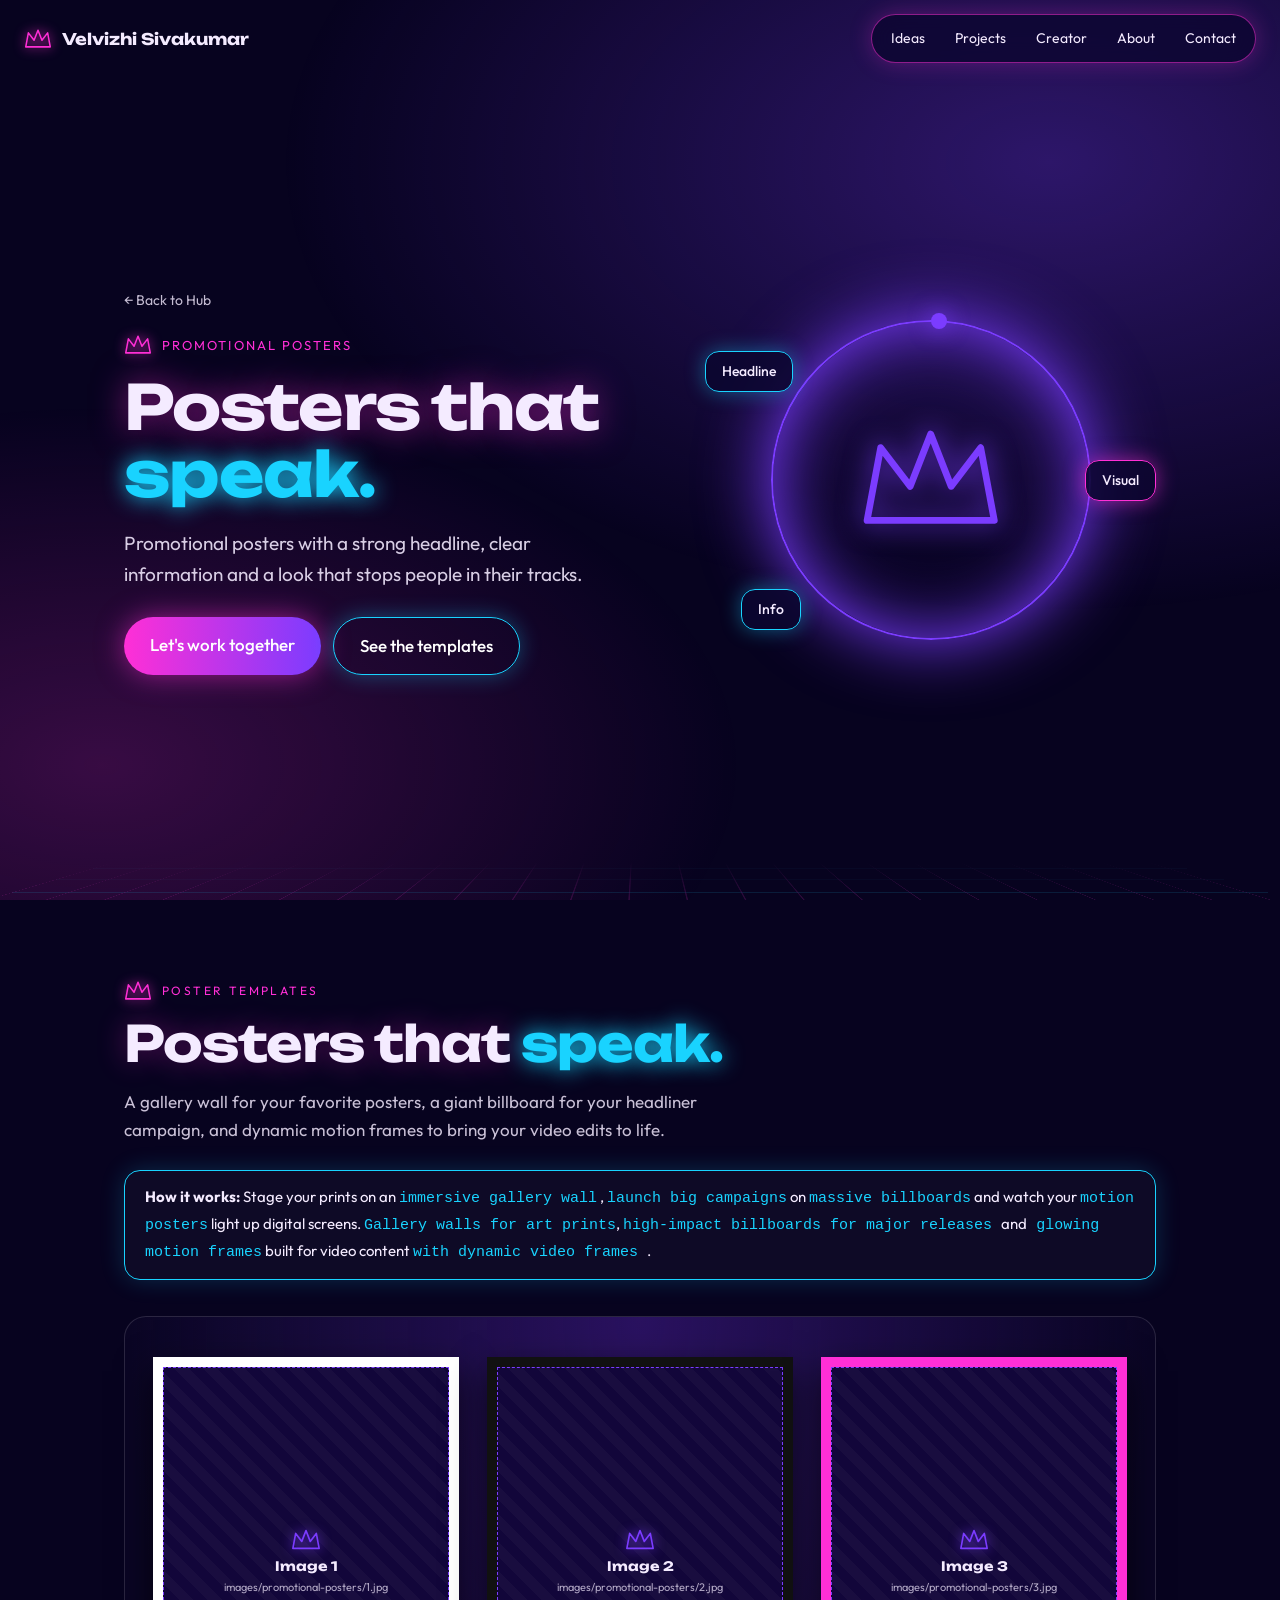
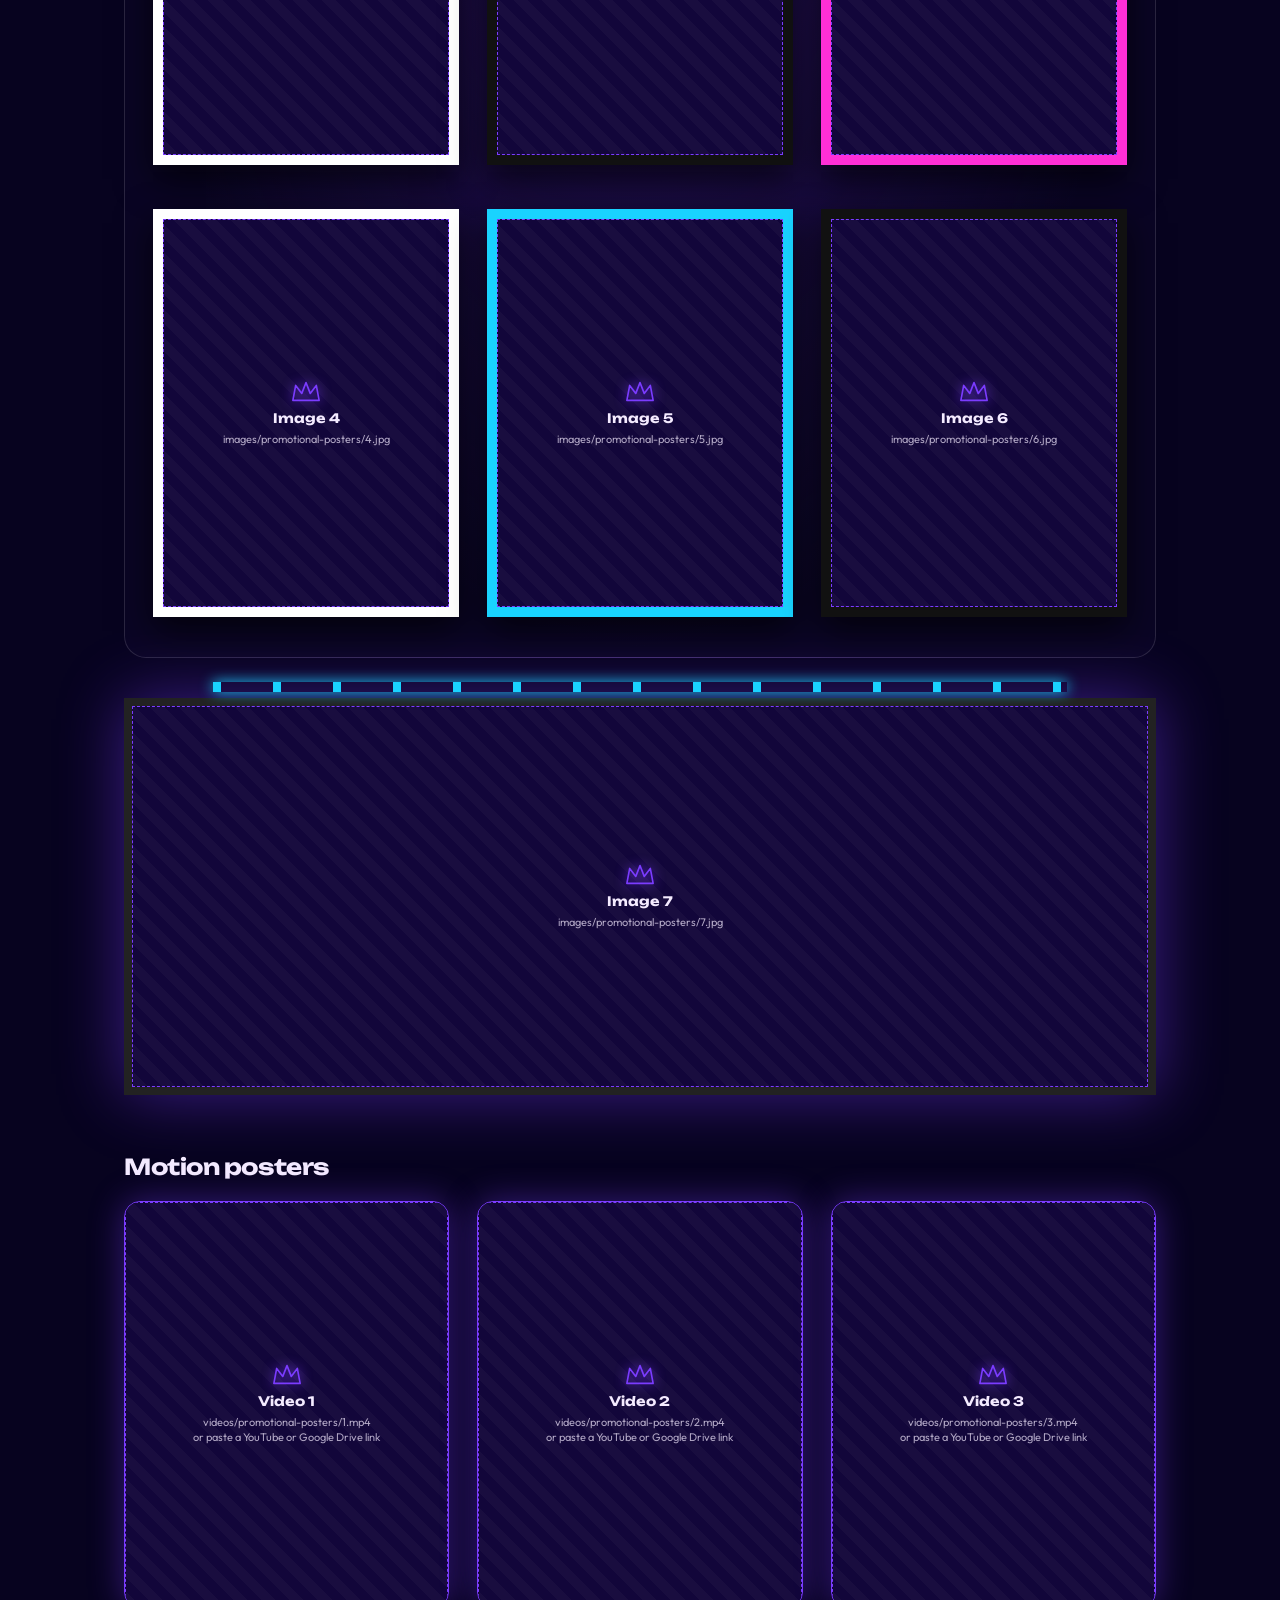
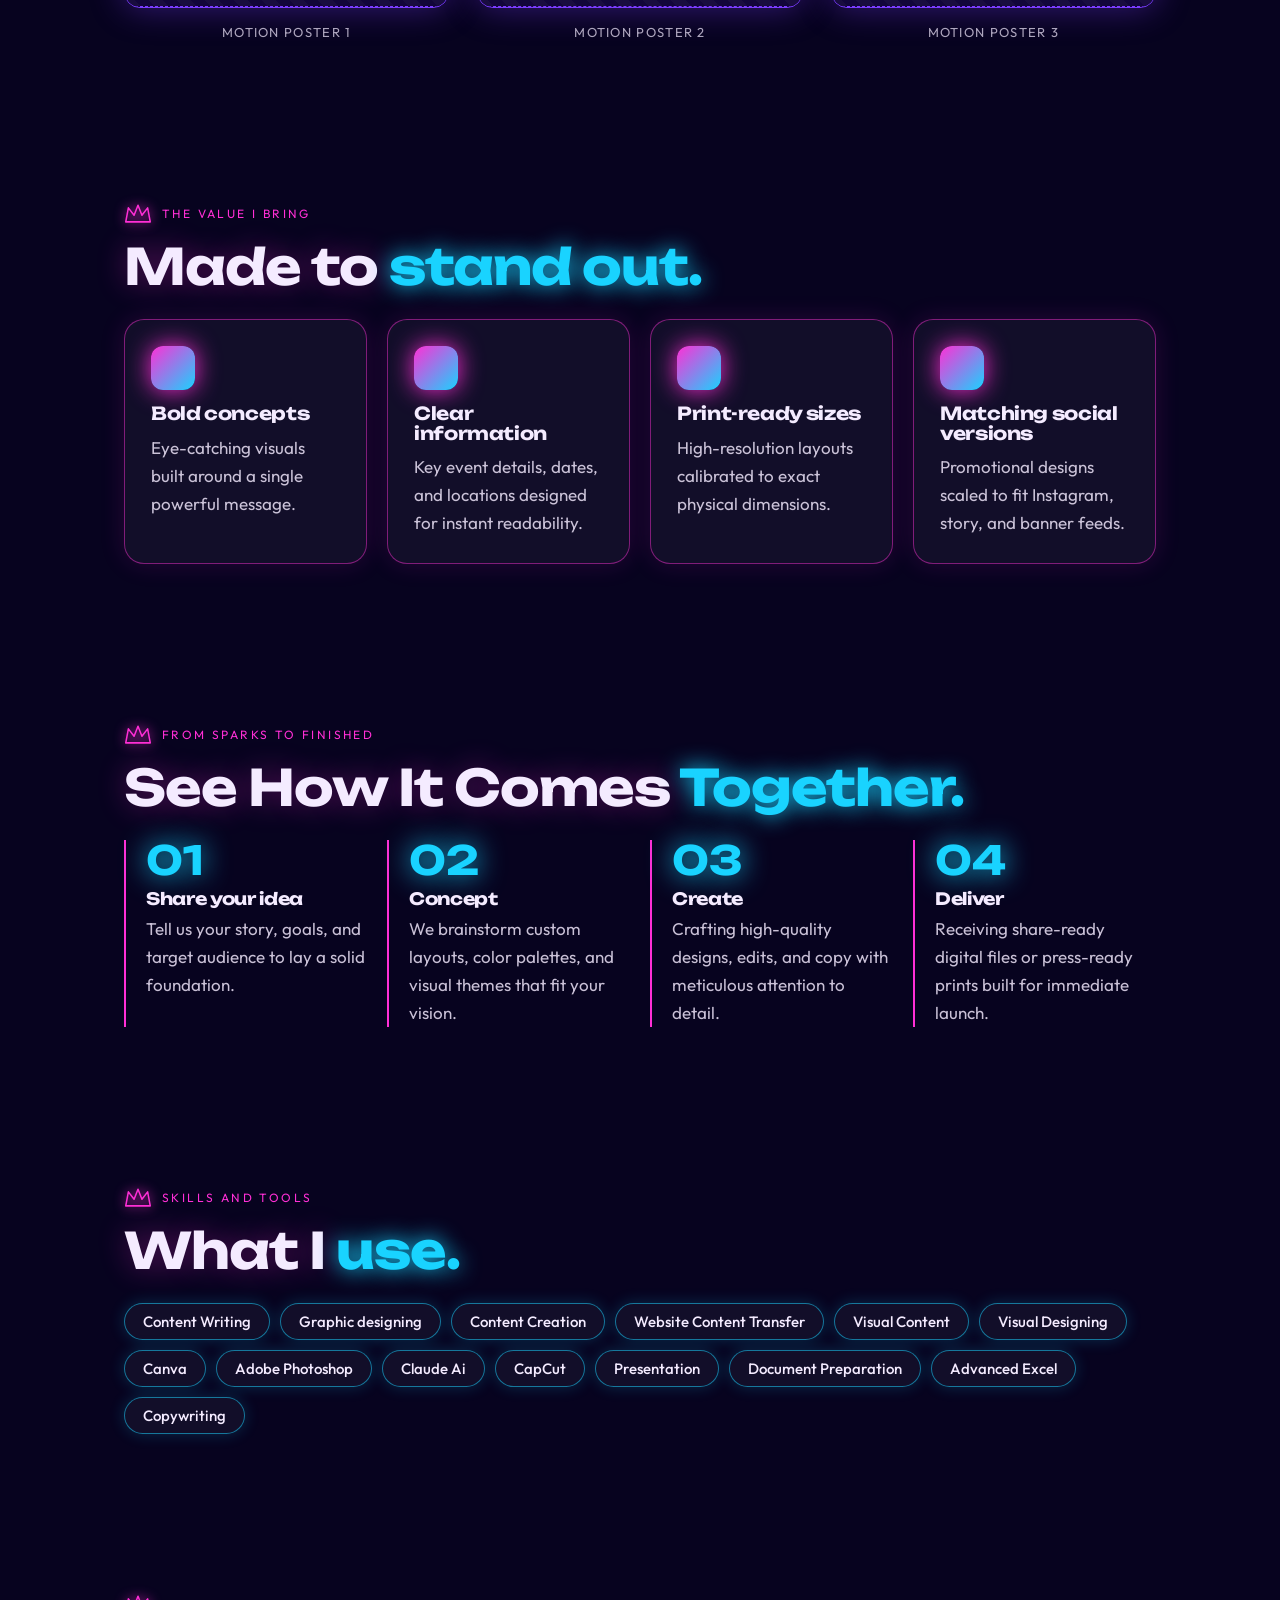
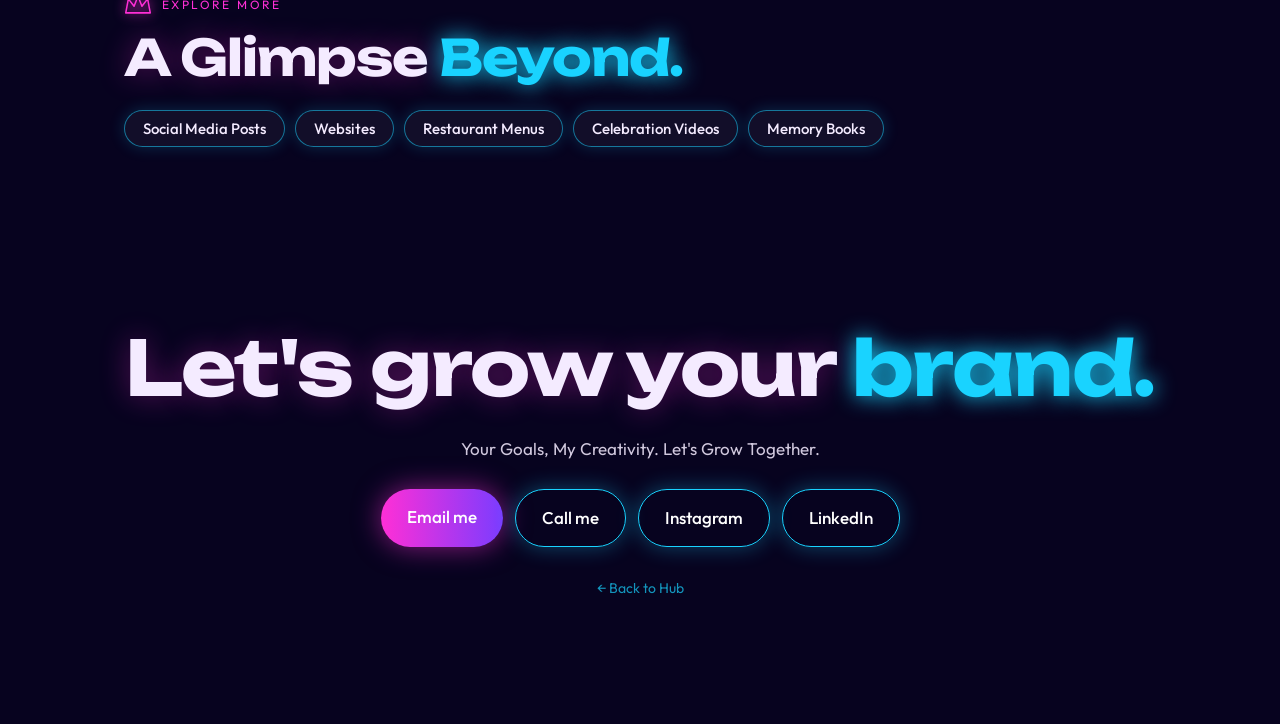
==== promotional-posters.html @ 3c92c95c "First Commit" ====
<!DOCTYPE html>
<html lang="en"><head><meta charset="utf-8"><meta name="viewport" content="width=device-width, initial-scale=1, viewport-fit=cover">
<title>Promotional Posters – Velvizhi Sivakumar</title>
<meta name="description" content="Promotional posters with a strong headline, clear information and a look that stops people in their tracks.">
<link href="https://fonts.googleapis.com/css2?family=Unbounded:wght@500;700&family=Outfit:wght@400;500&display=swap" rel="stylesheet">
<style>:root{--bg:#07031F;--pk:#FF2FD6;--cy:#19D3FF;--vi:#7B3CFF;--tx:#F4EBFF;--a:var(--pk);box-sizing:border-box;padding-top:env(safe-area-inset-top,0px);padding-bottom:env(safe-area-inset-bottom,0px)}
*{box-sizing:border-box}html{scroll-behavior:smooth;scroll-padding-top:90px}
body{margin:0;background:var(--bg);color:var(--tx);font:400 17px/1.65 Outfit,system-ui,sans-serif;overflow-x:hidden}
h1,h2,h3{font-family:Unbounded,Outfit,sans-serif;font-weight:700;margin:0;line-height:1.08;letter-spacing:-.02em}
em{font-style:normal;color:var(--cy);text-shadow:0 0 22px var(--cy)}a{color:inherit}:focus-visible{outline:3px solid var(--cy);outline-offset:3px}
.fx{position:fixed;inset:0;z-index:0;overflow:hidden;pointer-events:none;background:radial-gradient(60% 50% at 82% 18%,#7B3CFF55,transparent),radial-gradient(50% 40% at 8% 85%,#FF2FD633,transparent)}
.st{position:absolute;left:-50vw;top:var(--y);height:3px;width:46vw;border-radius:9px;color:var(--c);background:linear-gradient(90deg,transparent,currentColor,transparent);filter:drop-shadow(0 0 10px currentColor);animation:slide var(--t) linear infinite;animation-delay:var(--d)}
@keyframes slide{from{transform:translateX(0) rotate(-14deg)}to{transform:translateX(165vw) rotate(-14deg)}}
.floor{position:absolute;left:-20%;right:-20%;bottom:-8%;height:44%;background:repeating-linear-gradient(90deg,#FF2FD655 0 2px,transparent 2px 80px),repeating-linear-gradient(0deg,#19D3FF55 0 2px,transparent 2px 60px);transform:perspective(500px) rotateX(62deg);transform-origin:bottom;-webkit-mask-image:linear-gradient(transparent,#000);mask-image:linear-gradient(transparent,#000);animation:grid 2s linear infinite}
@keyframes grid{to{background-position:0 0,0 60px}}
.top,header,main,footer{position:relative;z-index:1}
.wrap{max-width:1080px;margin:0 auto;padding:0 24px}
.cr{width:28px;height:22px;fill:none;stroke:var(--pk);stroke-width:3.5;stroke-linejoin:round;filter:drop-shadow(0 0 6px var(--pk))}
.top{position:fixed;z-index:10;left:0;right:0;top:env(safe-area-inset-top,0px);display:flex;justify-content:space-between;align-items:center;padding:14px 24px}
.top b{display:flex;gap:10px;align-items:center;font:700 16px Unbounded,sans-serif;text-decoration:none}
.top nav{display:flex;gap:2px;padding:5px;border-radius:99px;background:#0c0630cc;border:1px solid #FF2FD688;box-shadow:0 0 22px #FF2FD644;backdrop-filter:blur(12px);-webkit-backdrop-filter:blur(12px)}
.top nav a{text-decoration:none;font-size:14px;padding:7px 14px;border-radius:99px}.top nav a:hover{background:#FF2FD633}
.hero{display:grid;grid-template-columns:1.2fr 1fr;gap:40px;align-items:center;min-height:100vh;padding-top:110px;padding-bottom:50px}
.back{display:inline-block;font-size:14px;opacity:.8;text-decoration:none;margin-bottom:22px}.back:hover{color:var(--cy);opacity:1}
.tag{display:flex;gap:10px;align-items:center;font-size:13px;letter-spacing:.16em;text-transform:uppercase;color:var(--pk);margin-bottom:18px}
.hero h1{font-size:clamp(32px,5vw,62px);text-shadow:0 0 34px #FF2FD688}
.hero p{max-width:500px;opacity:.88;font-size:19px;margin:20px 0 26px}
.btns{display:flex;flex-wrap:wrap;gap:12px}
.btn{text-decoration:none;font-weight:500;padding:14px 26px;border-radius:99px;background:linear-gradient(90deg,var(--pk),var(--vi));color:#fff;box-shadow:0 0 28px #FF2FD688;transition:transform .2s,box-shadow .2s}
.btn.o{background:transparent;border:1.5px solid var(--cy);box-shadow:0 0 22px #19D3FF55}.btn:hover{transform:scale(1.06);box-shadow:0 0 44px var(--pk)}
.vis{position:relative;display:grid;place-items:center;min-height:340px}
.ring{width:min(320px,72vw);aspect-ratio:1;border-radius:50%;border:2px solid var(--a);box-shadow:0 0 70px var(--a),inset 0 0 70px var(--a);display:grid;place-items:center;animation:spin 16s linear infinite;position:relative}
.ring::after{content:"";position:absolute;top:-9px;left:50%;width:16px;height:16px;border-radius:50%;background:var(--a);box-shadow:0 0 22px var(--a)}
.ring svg{width:46%;height:auto;stroke:var(--a);fill:none;stroke-width:3;stroke-linejoin:round;filter:drop-shadow(0 0 14px var(--a));animation:spin 16s linear infinite reverse}
@keyframes spin{to{transform:rotate(360deg)}}
.chip{position:absolute;background:#0c0630dd;border:1px solid var(--cy);box-shadow:0 0 20px #19D3FF66;border-radius:14px;padding:8px 16px;font-weight:500;font-size:14px;animation:bob 5s ease-in-out infinite;white-space:nowrap}
.k1{left:0;top:12%}.k2{right:0;top:44%;animation-delay:1.4s;border-color:var(--pk);box-shadow:0 0 20px #FF2FD688}.k3{left:8%;bottom:6%;animation-delay:2.6s}
@keyframes bob{50%{transform:translateY(-10px)}}
.sec{padding:80px 0}
.lbl{display:flex;gap:10px;align-items:center;font-size:12px;letter-spacing:.2em;text-transform:uppercase;color:var(--pk);margin-bottom:14px}
h2.big{font-size:clamp(28px,4.2vw,50px);margin-bottom:26px;text-shadow:0 0 30px #FF2FD655}
.three{display:grid;grid-template-columns:repeat(auto-fit,minmax(240px,1fr));gap:20px}
.card{background:#ffffff0c;border:1.5px solid #FF2FD677;border-radius:20px;padding:26px;box-shadow:0 0 26px #FF2FD622;transition:transform .3s,box-shadow .3s,border-color .3s}
.three .card:hover{transform:translateY(-8px);border-color:var(--cy);box-shadow:0 0 50px #19D3FF66}
.card h3{font-size:18px;margin:14px 0 10px}.card p{margin:0;opacity:.82}
.ic{width:44px;height:44px;border-radius:12px;background:linear-gradient(135deg,var(--pk),var(--cy));box-shadow:0 0 24px var(--pk);animation:bob 4s ease-in-out infinite}
.steps{display:grid;grid-template-columns:repeat(auto-fit,minmax(220px,1fr));gap:20px;counter-reset:s}
.step{border-left:2px solid var(--pk);padding-left:20px}.step b{display:block;font:700 40px/1 Unbounded,sans-serif;color:var(--cy);text-shadow:0 0 28px var(--cy);margin-bottom:10px}
.step h3{font-size:17px;margin-bottom:6px}.step p{margin:0;opacity:.82}
.sk{display:flex;flex-wrap:wrap;gap:10px}
.sk span,.sk a{font:500 15px Outfit,sans-serif;color:inherit;text-decoration:none;background:#ffffff0c;border:1.5px solid #19D3FF88;border-radius:99px;padding:8px 18px;box-shadow:0 0 16px #19D3FF33;transition:background .2s}
.sk a:hover{background:var(--pk);border-color:var(--pk)}
.end{text-align:center;padding:100px 0 60px}.end .btns{justify-content:center;margin-top:26px}.end p{max-width:520px;margin:16px auto 0;opacity:.85}
.foot{text-align:center;padding:30px 24px 70px;font-size:14px;opacity:.7}.foot a{color:var(--cy)}
.rv{opacity:0;transform:translateY(34px);filter:blur(8px);transition:opacity .9s,transform .9s cubic-bezier(.2,.8,.2,1),filter .9s}.rv.in{opacity:1;transform:none;filter:none}
@media (max-width:860px){.hero{grid-template-columns:1fr;min-height:0;padding-top:96px}.vis{order:-1;min-height:260px}.top nav a:not(:last-child){display:none}.sec{padding:60px 0}.chip{font-size:13px}}
@media (prefers-reduced-motion:reduce){.st,.floor,.chip,.ic,.ring,.ring svg{animation:none}.rv{opacity:1;transform:none;filter:none}html{scroll-behavior:auto}}
.wk{display:block;width:100%;margin:0 0 18px;break-inside:avoid;border:1.5px solid var(--a);border-radius:18px;overflow:hidden;background:#12063a;box-shadow:0 0 24px color-mix(in srgb,var(--a) 40%,transparent);transition:transform .35s cubic-bezier(.2,.8,.2,1),box-shadow .35s;padding:0;cursor:zoom-in;color:inherit;font:inherit;text-align:left;position:relative}
.wk:hover{transform:translateY(-8px);box-shadow:0 0 60px var(--a)}
.wk img,.wk video{display:block;width:100%;height:auto}.wk video{cursor:default}
.wk span{position:absolute;left:0;right:0;bottom:0;padding:26px 16px 12px;font-size:14px;background:linear-gradient(transparent,#07031Fe6)}
.cols{columns:260px;column-gap:18px}
.empty{border:1.5px dashed var(--a);border-radius:20px;padding:36px 28px;text-align:center;background:#ffffff08;box-shadow:0 0 30px color-mix(in srgb,var(--a) 30%,transparent)}
.empty b{display:block;font:700 20px Unbounded,sans-serif;margin-bottom:8px}.empty p{margin:0 auto;max-width:560px;opacity:.82}.empty code{color:var(--cy)}
.lb{position:fixed;inset:0;z-index:50;background:#07031Fee;display:none;align-items:center;justify-content:center;padding:24px;cursor:zoom-out}
.lb.on{display:flex}.lb img{max-width:94vw;max-height:88vh;border-radius:14px;border:2px solid var(--a);box-shadow:0 0 80px var(--a)}
.lb button{position:absolute;top:calc(16px + env(safe-area-inset-top,0px));right:20px;background:none;border:1.5px solid var(--cy);color:#fff;border-radius:99px;padding:8px 18px;font:500 15px Outfit,sans-serif;cursor:pointer}
</style><link rel="stylesheet" href="projects.css"></head>
<body data-slug="promotional-posters" style="--a:var(--vi)">
<svg width="0" height="0" style="position:absolute" aria-hidden="true"><symbol id="cr" viewBox="0 0 64 48"><path d="M4 42 L10 10 L23 27 L32 4 L41 27 L54 10 L60 42 Z"/></symbol></svg>
<div class="fx" aria-hidden="true"><i class="st" style="--y:12%;--c:#19D3FF;--t:9s;--d:0s"></i><i class="st" style="--y:30%;--c:#FF2FD6;--t:12s;--d:-4s"></i><i class="st" style="--y:52%;--c:#19D3FF;--t:10s;--d:-7s"></i><i class="st" style="--y:70%;--c:#FF2FD6;--t:14s;--d:-2s"></i><div class="floor"></div></div>
<div class="top"><a href="index.html" style="text-decoration:none"><b><svg class="cr"><use href="#cr"/></svg>Velvizhi Sivakumar</b></a><nav aria-label="Main"><a href="index.html#what">Ideas</a><a href="index.html#canva">Projects</a><a href="index.html#results">Creator</a><a href="index.html#about">About</a><a href="#contact">Contact</a></nav></div>
<header class="hero wrap">
<div><a class="back" href="index.html">← Back to Hub</a>
<span class="tag"><svg class="cr"><use href="#cr"/></svg>Promotional Posters</span>
<h1>Posters that <em>speak.</em></h1><p>Promotional posters with a strong headline, clear information and a look that stops people in their tracks.</p>
<div class="btns"><a class="btn" href="#contact">Let's work together</a><a class="btn o" href="#work">See the templates</a></div></div>
<div class="vis" aria-hidden="true"><div class="ring"><svg viewBox="0 0 64 48"><path d="M4 42 L10 10 L23 27 L32 4 L41 27 L54 10 L60 42 Z"/></svg></div>
<div class="chip k1">Headline</div><div class="chip k2">Visual</div><div class="chip k3">Info</div></div>
</header>
<main><script>/* Optional: use a YouTube or Google Drive link instead of a file. Example: window.VIDEO_LINKS={1:"https://youtu.be/xxxxxxxxxxx", 2:"https://drive.google.com/file/d/FILE_ID/view"}; */
window.VIDEO_LINKS={};</script><section class="sec" id="work"><div class="wrap"><span class="lbl"><svg class="cr"><use href="#cr"/></svg>Poster templates</span><h2 class="big">Posters that <em>speak.</em></h2><p class="note">A gallery wall for your favorite posters, a giant billboard for your headliner campaign, and dynamic motion frames to bring your video edits to life.</p><div class="how"><b>How it works:</b> Stage your prints on an <code>immersive gallery wall</code> , <code>launch big campaigns</code> on <code>massive billboards</code> and watch your <code>motion posters</code> light up digital screens. <code>Gallery walls for art prints</code>, <code>high-impact billboards for major releases </code>and<code> glowing motion frames</code> built for video content <code>with dynamic video frames </code>.</div><div class="wallbg"><div class="tg"><div class="pf" style="--fc:#ffffff"><div class="slot"></div></div><div class="pf" style="--fc:#111111"><div class="slot"></div></div><div class="pf" style="--fc:#FF2FD6"><div class="slot"></div></div><div class="pf" style="--fc:#ffffff"><div class="slot"></div></div><div class="pf" style="--fc:#19D3FF"><div class="slot"></div></div><div class="pf" style="--fc:#111111"><div class="slot"></div></div></div></div><div class="bb"><div class="slot"></div></div><h3 style="margin:60px 0 22px;font-size:22px">Motion posters</h3><div class="tg mp"><div><div class="vslot"></div><div class="tcap">Motion poster 1</div></div><div><div class="vslot"></div><div class="tcap">Motion poster 2</div></div><div><div class="vslot"></div><div class="tcap">Motion poster 3</div></div></div></div></section><section class="sec"><div class="wrap rv"><span class="lbl"><svg class="cr"><use href="#cr"/></svg>The Value I Bring</span><h2 class="big">Made to <em>stand out.</em></h2><div class="three"><div class="card"><div class="ic" style="animation-delay:0.0s"></div><h3>Bold concepts</h3><p>Eye-catching visuals built around a single powerful message.</p></div><div class="card"><div class="ic" style="animation-delay:0.4s"></div><h3>Clear information</h3><p>Key event details, dates, and locations designed for instant readability.</p></div><div class="card"><div class="ic" style="animation-delay:0.8s"></div><h3>Print-ready sizes</h3><p>High-resolution layouts calibrated to exact physical dimensions.</p></div><div class="card"><div class="ic" style="animation-delay:1.2s"></div><h3>Matching social versions</h3><p>Promotional designs scaled to fit Instagram, story, and banner feeds.</p></div></div></div></section>
<section class="sec" id="how"><div class="wrap rv"><span class="lbl"><svg class="cr"><use href="#cr"/></svg>From Sparks to Finished</span><h2 class="big">See How It Comes <em>Together.</em></h2><div class="steps"><div class="step"><b>01</b><h3>Share your idea</h3><p>Tell us your story, goals, and target audience to lay a solid foundation.</p></div><div class="step"><b>02</b><h3>Concept</h3><p>We brainstorm custom layouts, color palettes, and visual themes that fit your vision.</p></div><div class="step"><b>03</b><h3>Create</h3><p>Crafting high-quality designs, edits, and copy with meticulous attention to detail.</p></div><div class="step"><b>04</b><h3>Deliver</h3><p>Receiving share-ready digital files or press-ready prints built for immediate launch.</p></div></div></div></section>
<section class="sec"><div class="wrap rv"><span class="lbl"><svg class="cr"><use href="#cr"/></svg>Skills and tools</span><h2 class="big">What I <em>use.</em></h2><div class="sk"><span>Content Writing</span><span>Graphic designing</span><span>Content Creation</span><span>Website Content Transfer</span><span>Visual Content</span><span>Visual Designing</span><span>Canva</span><span>Adobe Photoshop</span><span>Claude Ai</span><span>CapCut</span><span>Presentation</span><span>Document Preparation</span><span>Advanced Excel</span><span>Copywriting</span></div></div></section>
<section class="sec"><div class="wrap rv"><span class="lbl"><svg class="cr"><use href="#cr"/></svg>Explore more</span><h2 class="big">A Glimpse <em>Beyond.</em></h2><div class="sk"><a href="social-media-posts.html">Social Media Posts</a><a href="websites.html">Websites</a><a href="restaurant-menus.html">Restaurant Menus</a><a href="videos.html">Celebration Videos</a><a href="booklets.html">Memory Books</a></div></div></section>
</main>
<footer class="end" id="contact"><div class="wrap rv"><h2 class="big" style="font-size:clamp(32px,6.5vw,76px)">Let's grow your <em>brand.</em></h2><p>Your Goals, My Creativity. Let's Grow Together.</p>
<div class="btns"><a class="btn" href="mailto:velvizhi2k2@gmail.com">Email me</a><a class="btn o" href="tel:+919578887900">Call me</a><a class="btn o" href="https://www.instagram.com/vizhisiva?stkn=OGlnY3FxZ2V0enZj">Instagram</a><a class="btn o" href="https://www.linkedin.com/in/velvizhi-sivakumar-04b92a213/">LinkedIn</a></div></div>
<div class="foot"><a href="index.html" style="text-decoration: none;">← Back to Hub</a></div></footer>
<script>var o=new IntersectionObserver(function(es){es.forEach(function(e){if(e.isIntersecting){e.target.classList.add("in");o.unobserve(e.target)}})},{threshold:.12});document.querySelectorAll(".rv").forEach(function(el){o.observe(el)});</script>
<script src="projects.js"></script>
</body></html>
---- projects.css ----
.note{max-width:640px;opacity:.82;margin:-8px 0 26px}
.how{border:1.5px solid var(--cy);border-radius:16px;padding:14px 20px;background:#ffffff08;margin:0 0 36px;box-shadow:0 0 24px #19D3FF33;font-size:15px}.how code{color:var(--cy)}
.tg{display:grid;grid-template-columns:repeat(auto-fit,minmax(250px,1fr));gap:44px 28px;align-items:start}
.tg.w2{grid-template-columns:repeat(auto-fit,minmax(340px,1fr))}
.tcap{margin-top:14px;font-size:13px;letter-spacing:.1em;text-transform:uppercase;opacity:.7;text-align:center}
.slot,.vslot{position:relative;overflow:hidden;background:#12063a}.slot.ok{cursor:zoom-in}
.slot>img,.slot>video,.slot>iframe,.vslot>img,.vslot>video,.vslot>iframe{position:absolute;inset:0;width:100%;height:100%;object-fit:cover;border:0;display:block}
.ph{position:absolute;inset:0;display:flex;flex-direction:column;align-items:center;justify-content:center;gap:6px;text-align:center;padding:10px;border:1.5px dashed var(--a);background:repeating-linear-gradient(45deg,#ffffff07 0 10px,transparent 10px 20px),#12063a;font-size:12px}
.ph svg{width:30px;height:24px;fill:none;stroke:var(--a);stroke-width:3.5;filter:drop-shadow(0 0 6px var(--a))}.ph b{font:700 13px Unbounded,sans-serif}.ph small{opacity:.7;font-size:11px;word-break:break-all;line-height:1.4}
.glow{box-shadow:0 0 40px color-mix(in srgb,var(--a) 45%,transparent)}
button.btn{cursor:pointer;font:500 15px Outfit,sans-serif;color:#fff;border:0}button.btn.o{border:1.5px solid var(--cy)}.btn.sm{padding:10px 20px;font-size:14px}
/* instagram */
.pol{background:#fff;padding:14px 14px 58px;border-radius:6px;transform:rotate(var(--r,-4deg));transition:transform .4s;box-shadow:0 22px 50px #000a,0 0 34px color-mix(in srgb,var(--a) 45%,transparent);position:relative}
.pol:hover{transform:rotate(0) scale(1.06)}.pol .slot{aspect-ratio:1}.pol p{position:absolute;left:0;right:0;bottom:16px;margin:0;text-align:center;color:#222;font:500 17px "Segoe Script","Brush Script MT",cursive}
.ig{background:#0c0630;border:1.5px solid var(--a);border-radius:18px;overflow:hidden;box-shadow:0 0 34px color-mix(in srgb,var(--a) 40%,transparent)}
.ig .t2{display:flex;align-items:center;gap:10px;padding:10px 14px;font-weight:500;font-size:14px}.ig .av2{width:30px;height:30px;border-radius:50%;background:linear-gradient(135deg,var(--pk),var(--cy))}
.ig .slot{aspect-ratio:1}.ig .act{display:flex;gap:14px;padding:10px 14px 2px;font-size:20px}.ig .cp{padding:0 14px 14px;font-size:14px;opacity:.85}
.sty{aspect-ratio:9/16;border-radius:26px;border:3px solid #ffffff30;overflow:hidden;position:relative;box-shadow:0 0 40px color-mix(in srgb,var(--a) 50%,transparent)}
.sty .slot{position:absolute;inset:0}.sty .bars{position:absolute;z-index:3;left:12px;right:12px;top:12px;display:flex;gap:4px}.sty .bars i{flex:1;height:3px;border-radius:9px;background:#ffffff66}.sty .bars i:first-child{background:#fff}
.sty .who{position:absolute;z-index:3;left:14px;top:26px;font-size:13px;font-weight:500;text-shadow:0 0 8px #000}
.car{display:flex;overflow-x:auto;scroll-snap-type:x mandatory;border-radius:18px;border:1.5px solid var(--a);box-shadow:0 0 34px color-mix(in srgb,var(--a) 40%,transparent);scrollbar-width:none}.car .slot{flex:0 0 100%;aspect-ratio:1;scroll-snap-align:center}
.dots2{display:flex;gap:6px;justify-content:center;margin-top:10px}.dots2 i{width:7px;height:7px;border-radius:50%;background:#ffffff55}.dots2 i:first-child{background:var(--pk)}
.film{background:#0a0a14;padding:30px 10px;border-radius:8px;display:flex;gap:10px;position:relative;box-shadow:0 0 34px color-mix(in srgb,var(--a) 35%,transparent)}
.film::before,.film::after{content:"";position:absolute;left:8px;right:8px;height:10px;background:repeating-linear-gradient(90deg,#ffffffcc 0 10px,transparent 10px 22px)}.film::before{top:9px}.film::after{bottom:9px}
.film .slot{flex:1;aspect-ratio:4/5;border-radius:3px}
.arch .slot{aspect-ratio:3/4;border-radius:999px 999px 18px 18px;border:2px solid var(--a);box-shadow:0 0 40px color-mix(in srgb,var(--a) 50%,transparent)}
.feed{background:#0c0630;border:1.5px solid var(--a);border-radius:22px;padding:14px;box-shadow:0 0 34px color-mix(in srgb,var(--a) 40%,transparent)}.feed h4{margin:0 0 10px;font:700 13px Unbounded,sans-serif}.feed .row{display:grid;grid-template-columns:repeat(3,1fr);gap:4px}.feed .slot{aspect-ratio:1}
/* menus */
.mcard{perspective:1000px}.mcard .in{position:relative;aspect-ratio:3/4;transform-style:preserve-3d;transition:transform .9s}.mcard:hover .in{transform:rotateY(180deg)}
.mcard .fa,.mcard .fb{position:absolute;inset:0;backface-visibility:hidden;-webkit-backface-visibility:hidden;border:6px double #d9b45b;border-radius:8px;overflow:hidden;box-shadow:0 0 34px color-mix(in srgb,var(--a) 40%,transparent)}.mcard .fb{transform:rotateY(180deg)}
.mcard .slot{position:absolute;inset:0}
.tri{display:flex;box-shadow:0 20px 40px #000a}.tri .slot{flex:1;aspect-ratio:3/6;border:1px solid #ffffff44}.tri .slot::after{content:"";position:absolute;inset:0;pointer-events:none;background:linear-gradient(90deg,#0007,transparent 22%,transparent 78%,#0007)}
.tab{border:10px solid #1a1236;border-radius:26px;background:#000;box-shadow:0 0 50px color-mix(in srgb,var(--a) 45%,transparent)}.tab .slot{aspect-ratio:4/3;border-radius:6px}
.ph2{border:9px solid #1a1236;border-radius:34px;position:relative;background:#000;box-shadow:0 0 50px color-mix(in srgb,var(--a) 45%,transparent);max-width:260px;margin:0 auto}.ph2 .slot,.ph2 .vslot{aspect-ratio:9/18;border-radius:24px}.ph2::before{content:"";position:absolute;z-index:4;top:7px;left:50%;width:60px;height:7px;margin-left:-30px;border-radius:9px;background:#1a1236}
.gold{padding:16px;background:linear-gradient(135deg,#f3d37b,#9c6f1a);border-radius:6px;box-shadow:0 20px 44px #000a}.gold .slot{aspect-ratio:3/4;border:6px solid #1a1236}
/* video + posters */
.tvf{border:10px solid #1a1236;border-radius:18px;background:#000;box-shadow:0 0 70px color-mix(in srgb,var(--a) 55%,transparent)}.tvf .vslot{aspect-ratio:16/9}
.stand{width:26%;height:16px;margin:0 auto;background:linear-gradient(#1a1236,#0c0630);clip-path:polygon(0 0,100% 0,88% 100%,12% 100%)}.stand2{width:42%;height:6px;margin:0 auto;border-radius:9px;background:#1a1236;box-shadow:0 0 18px var(--a)}
.pl .vslot{aspect-ratio:16/9;border-radius:14px;border:1.5px solid var(--a);box-shadow:0 0 30px color-mix(in srgb,var(--a) 40%,transparent)}
.cfw{position:absolute;inset:0;overflow:hidden;pointer-events:none;z-index:0}.cf{position:absolute;top:-20px;width:8px;height:14px;opacity:.8;animation:fall linear infinite}@keyframes fall{to{transform:translateY(110vh) rotate(720deg)}}
.wallbg{background:radial-gradient(ellipse at top,#2a1260,transparent 70%),#0a0524;border:1.5px solid #ffffff22;border-radius:22px;padding:40px 28px}
.pf .slot{aspect-ratio:3/4;border:10px solid var(--fc,#fff);box-shadow:0 14px 34px #000a;transition:transform .35s}.pf:hover .slot{transform:translateY(-8px) rotate(-1deg)}
.bb{border:8px solid #222;background:#000;position:relative;margin-top:40px;box-shadow:0 0 60px color-mix(in srgb,var(--a) 45%,transparent)}.bb .slot{aspect-ratio:16/6}
.bb::before{content:"";position:absolute;top:-24px;left:8%;right:8%;height:10px;background:repeating-linear-gradient(90deg,var(--cy) 0 8px,transparent 8px 60px);box-shadow:0 0 14px var(--cy)}
.mp .vslot{aspect-ratio:4/5;border-radius:16px;border:1.5px solid var(--a);box-shadow:0 0 34px color-mix(in srgb,var(--a) 40%,transparent)}
/* website laptops */
.lap .lscr{border:8px solid #1a1236;border-bottom:0;border-radius:14px 14px 0 0;background:#0b0620;overflow:hidden;box-shadow:0 0 50px color-mix(in srgb,var(--a) 45%,transparent)}
.lap .bar{display:flex;align-items:center;gap:6px;padding:8px 12px;background:#1a1236;font-size:12px}.lap .bar i{width:9px;height:9px;border-radius:50%;background:#ff5f56}.lap .bar i:nth-child(2){background:#ffbd2e}.lap .bar i:nth-child(3){background:#27c93f}
.lap .bar span{flex:1;margin-left:10px;background:#0b0620;border-radius:99px;padding:3px 12px;opacity:.85;white-space:nowrap;overflow:hidden;text-overflow:ellipsis}
.lap .view{position:relative;aspect-ratio:16/10;overflow:hidden;background:#12063a}.lap .view img,.lap .view iframe{position:absolute;inset:0;width:100%;height:100%;object-fit:cover;object-position:top;border:0}
.lap .base{height:14px;background:linear-gradient(#2a1d52,#150b33);border-radius:0 0 16px 16px;width:112%;margin-left:-6%;box-shadow:0 12px 30px #000a}
.lap .acts{display:flex;gap:10px;justify-content:center;margin-top:20px;flex-wrap:wrap}.lap .ttl{text-align:center;margin-top:16px;font:700 16px Unbounded,sans-serif}
.lap .view .fb2{position:absolute;inset:0;display:grid;place-items:center;font:700 20px Unbounded,sans-serif;background:linear-gradient(135deg,#2a0b5e,#6a1b9a);text-align:center;padding:20px}
/* booklet player */
.tv{border:3px solid var(--a);border-radius:26px;background:#05021a;box-shadow:0 0 80px color-mix(in srgb,var(--a) 55%,transparent);padding:14px}
.screen{position:relative;aspect-ratio:16/9;border-radius:16px;overflow:hidden;background:radial-gradient(ellipse at 50% 100%,#3a1a8a,#07031F 70%)}
.stage{position:absolute;inset:0;perspective:2400px}.book{position:absolute;inset:0;transform-style:preserve-3d;will-change:transform}
.leaf{position:absolute;left:50%;top:50%;width:var(--pw);height:var(--ph);margin-top:calc(var(--ph) / -2);transform-origin:left center;transform-style:preserve-3d}
.face{position:absolute;inset:0;backface-visibility:hidden;-webkit-backface-visibility:hidden;background:#fbf6e4 center/cover;overflow:hidden;box-shadow:0 0 30px #0008}.face.b{transform:rotateY(180deg)}
.face::after{content:"";position:absolute;inset:0;background:linear-gradient(90deg,#000b,transparent 60%);opacity:var(--sh,0);pointer-events:none}
.pp{position:absolute;inset:0;display:flex;flex-direction:column;gap:8px;align-items:center;justify-content:center;text-align:center;padding:12px;background:linear-gradient(160deg,#2a0b5e,#6a1b9a);font-size:13px}.pp b{font:700 16px Unbounded,sans-serif}.pp small{opacity:.75;font-size:11px}
.screen video{position:absolute;inset:0;width:100%;height:100%;background:#000}
.ctrl{display:flex;flex-wrap:wrap;gap:12px;align-items:center;margin-top:16px}.ctrl input[type=range]{flex:1;min-width:140px;accent-color:var(--pk)}.ctrl select{background:#12063a;color:#fff;border:1.5px solid var(--cy);border-radius:99px;padding:8px 14px;font:inherit}.ctrl label{font-size:14px;display:flex;gap:8px;align-items:center}
@media (max-width:700px){.tg,.tg.w2{grid-template-columns:1fr}.ctrl .btn{padding:10px 18px}}
@media (prefers-reduced-motion:reduce){.cf{animation:none}}
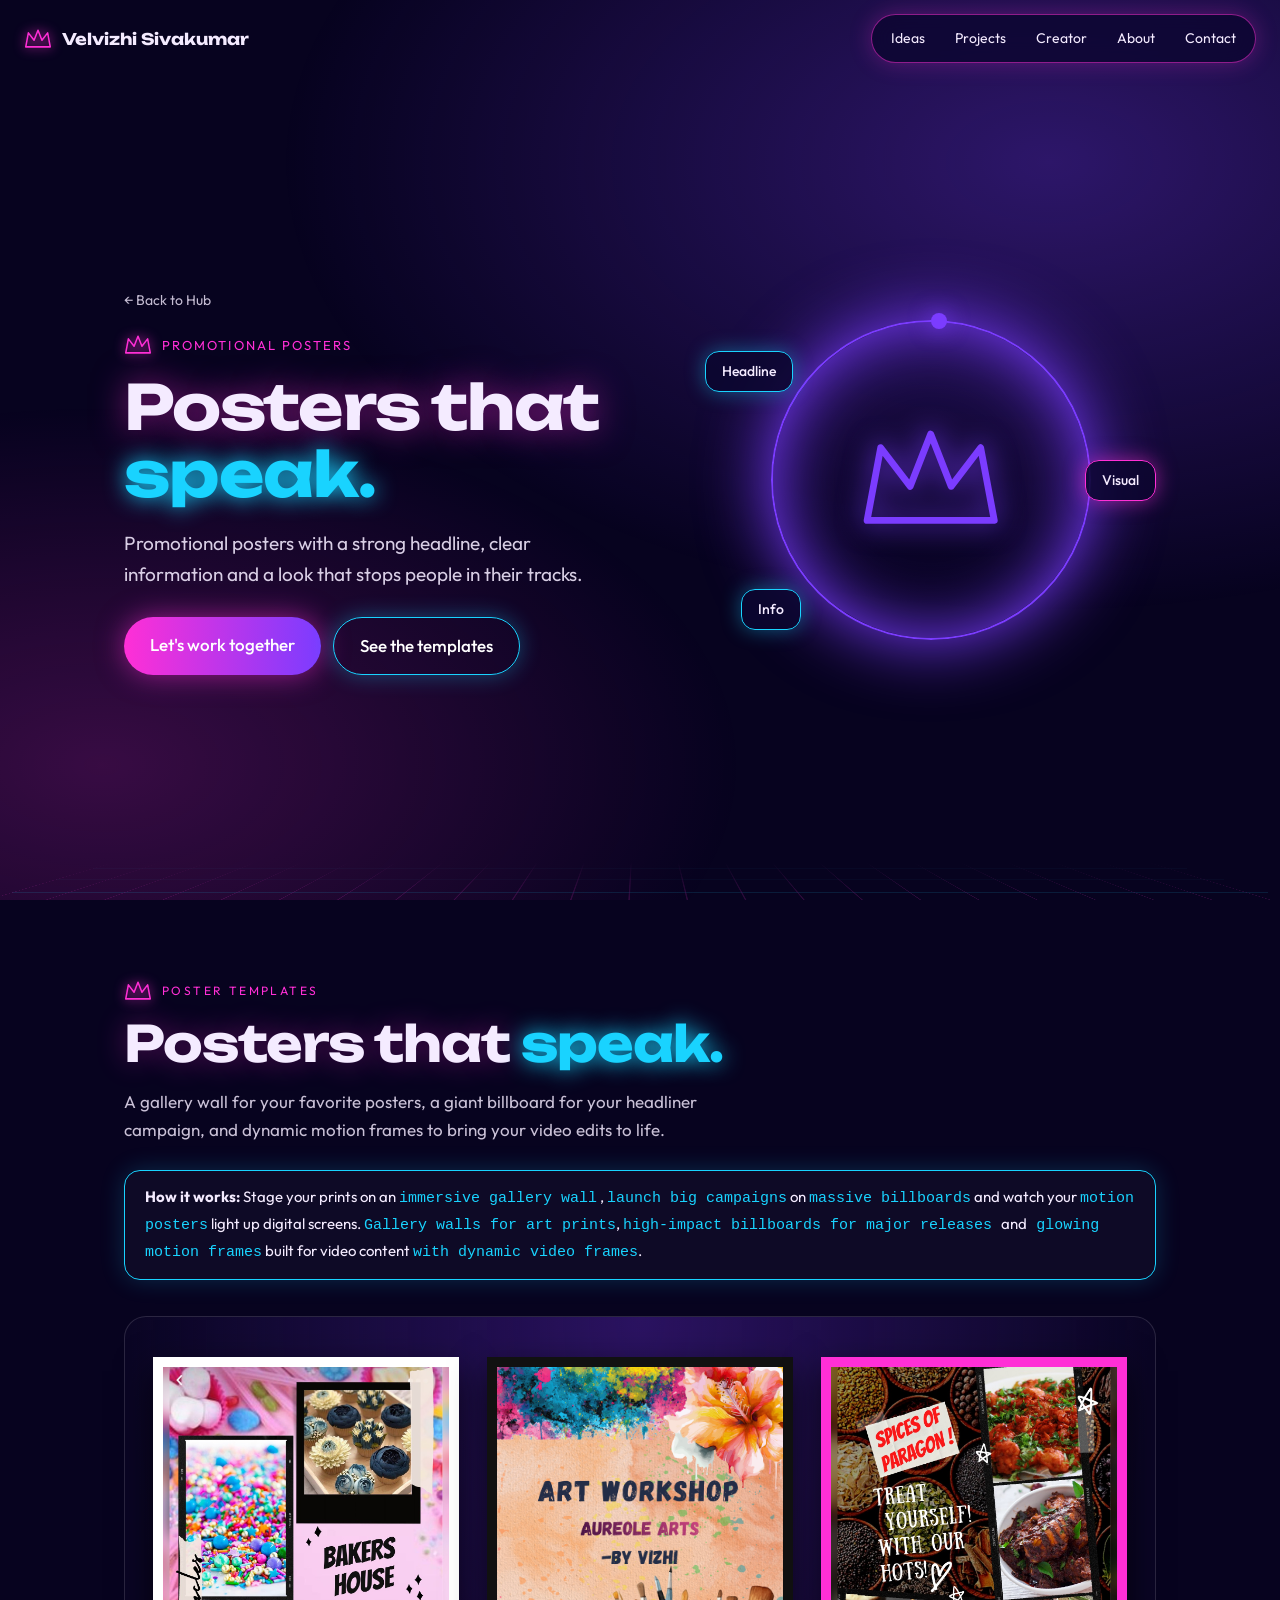
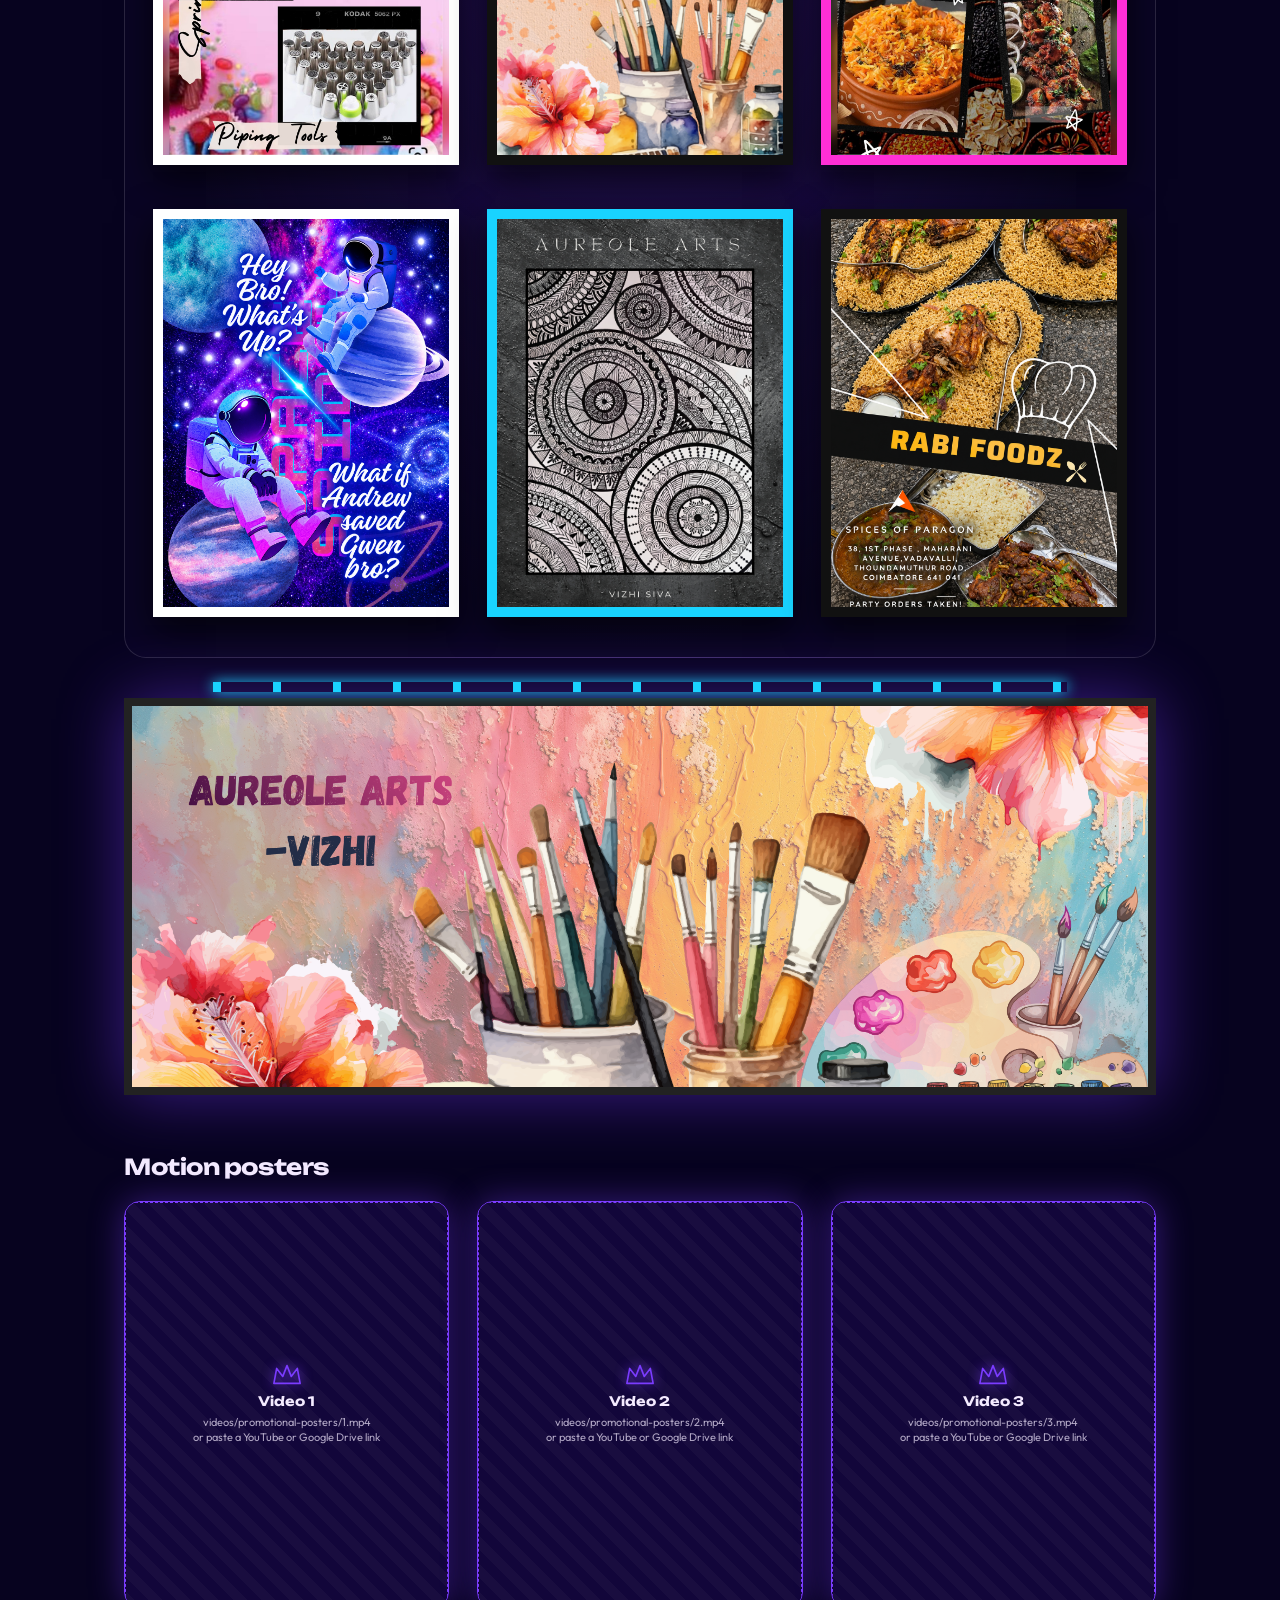
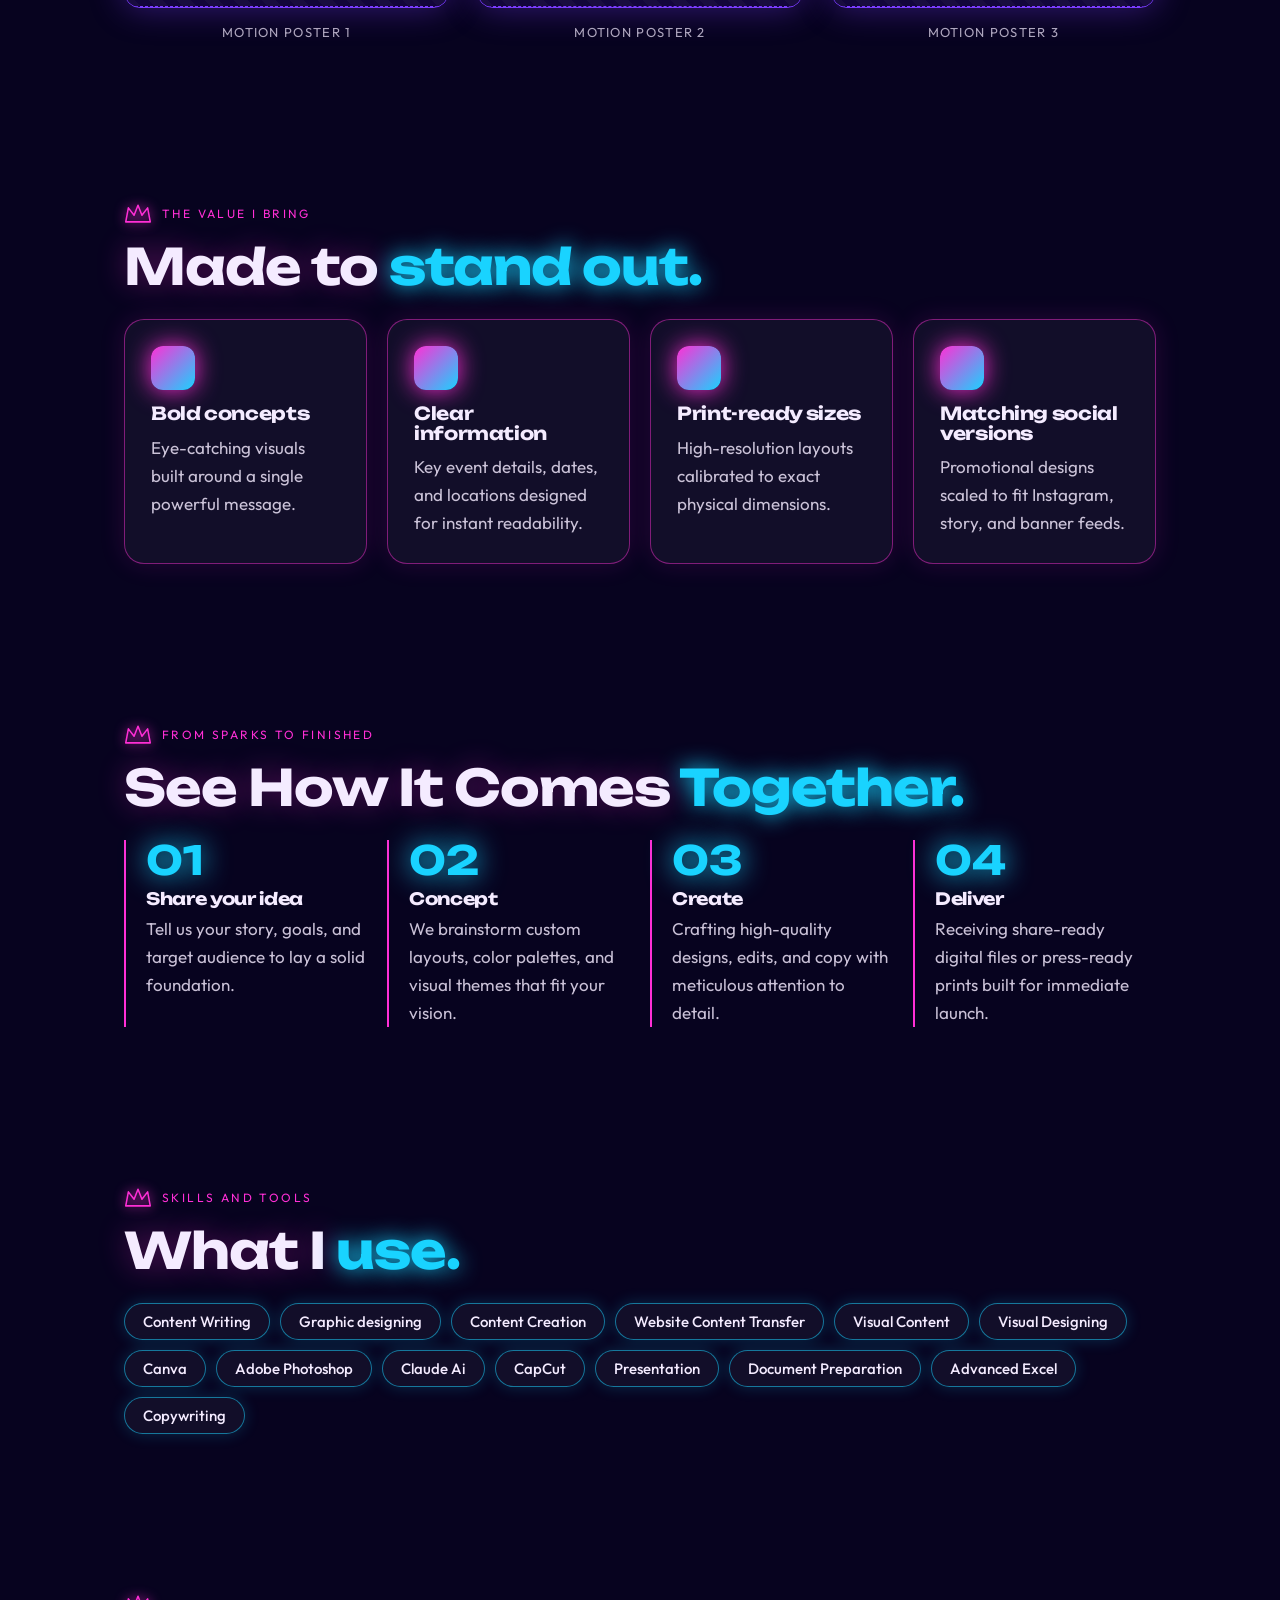
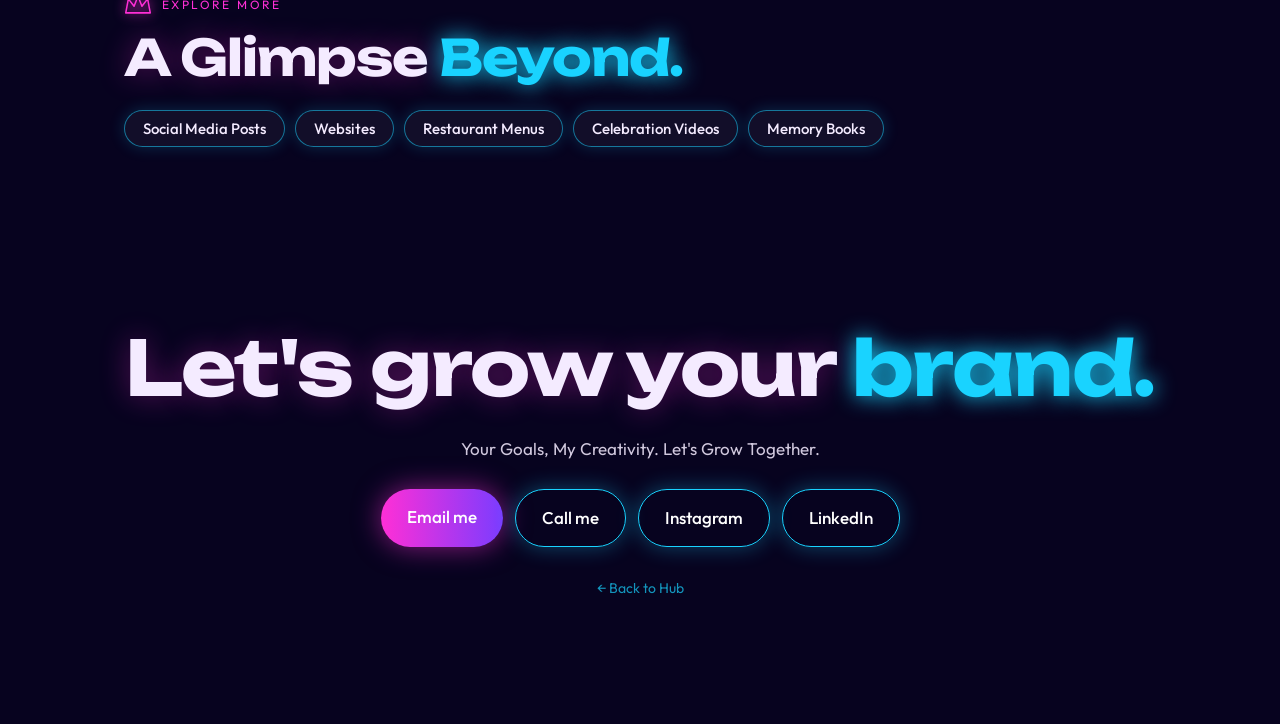
==== commit 44b1cf72: "Update promotional-posters.html" ====
--- a/promotional-posters.html
+++ b/promotional-posters.html
@@ -79,7 +79,7 @@
 <div class="chip k1">Headline</div><div class="chip k2">Visual</div><div class="chip k3">Info</div></div>
 </header>
 <main><script>/* Optional: use a YouTube or Google Drive link instead of a file. Example: window.VIDEO_LINKS={1:"https://youtu.be/xxxxxxxxxxx", 2:"https://drive.google.com/file/d/FILE_ID/view"}; */
-window.VIDEO_LINKS={};</script><section class="sec" id="work"><div class="wrap"><span class="lbl"><svg class="cr"><use href="#cr"/></svg>Poster templates</span><h2 class="big">Posters that <em>speak.</em></h2><p class="note">A gallery wall for your favorite posters, a giant billboard for your headliner campaign, and dynamic motion frames to bring your video edits to life.</p><div class="how"><b>How it works:</b> Stage your prints on an <code>immersive gallery wall</code> , <code>launch big campaigns</code> on <code>massive billboards</code> and watch your <code>motion posters</code> light up digital screens. <code>Gallery walls for art prints</code>, <code>high-impact billboards for major releases </code>and<code> glowing motion frames</code> built for video content <code>with dynamic video frames </code>.</div><div class="wallbg"><div class="tg"><div class="pf" style="--fc:#ffffff"><div class="slot"></div></div><div class="pf" style="--fc:#111111"><div class="slot"></div></div><div class="pf" style="--fc:#FF2FD6"><div class="slot"></div></div><div class="pf" style="--fc:#ffffff"><div class="slot"></div></div><div class="pf" style="--fc:#19D3FF"><div class="slot"></div></div><div class="pf" style="--fc:#111111"><div class="slot"></div></div></div></div><div class="bb"><div class="slot"></div></div><h3 style="margin:60px 0 22px;font-size:22px">Motion posters</h3><div class="tg mp"><div><div class="vslot"></div><div class="tcap">Motion poster 1</div></div><div><div class="vslot"></div><div class="tcap">Motion poster 2</div></div><div><div class="vslot"></div><div class="tcap">Motion poster 3</div></div></div></div></section><section class="sec"><div class="wrap rv"><span class="lbl"><svg class="cr"><use href="#cr"/></svg>The Value I Bring</span><h2 class="big">Made to <em>stand out.</em></h2><div class="three"><div class="card"><div class="ic" style="animation-delay:0.0s"></div><h3>Bold concepts</h3><p>Eye-catching visuals built around a single powerful message.</p></div><div class="card"><div class="ic" style="animation-delay:0.4s"></div><h3>Clear information</h3><p>Key event details, dates, and locations designed for instant readability.</p></div><div class="card"><div class="ic" style="animation-delay:0.8s"></div><h3>Print-ready sizes</h3><p>High-resolution layouts calibrated to exact physical dimensions.</p></div><div class="card"><div class="ic" style="animation-delay:1.2s"></div><h3>Matching social versions</h3><p>Promotional designs scaled to fit Instagram, story, and banner feeds.</p></div></div></div></section>
+window.VIDEO_LINKS={};</script><section class="sec" id="work"><div class="wrap"><span class="lbl"><svg class="cr"><use href="#cr"/></svg>Poster templates</span><h2 class="big">Posters that <em>speak.</em></h2><p class="note">A gallery wall for your favorite posters, a giant billboard for your headliner campaign, and dynamic motion frames to bring your video edits to life.</p><div class="how"><b>How it works:</b> Stage your prints on an <code>immersive gallery wall</code> , <code>launch big campaigns</code> on <code>massive billboards</code> and watch your <code>motion posters</code> light up digital screens. <code>Gallery walls for art prints</code>, <code>high-impact billboards for major releases </code>and<code> glowing motion frames</code> built for video content <code>with dynamic video frames</code>.</div><div class="wallbg"><div class="tg"><div class="pf" style="--fc:#ffffff"><div class="slot"></div></div><div class="pf" style="--fc:#111111"><div class="slot"></div></div><div class="pf" style="--fc:#FF2FD6"><div class="slot"></div></div><div class="pf" style="--fc:#ffffff"><div class="slot"></div></div><div class="pf" style="--fc:#19D3FF"><div class="slot"></div></div><div class="pf" style="--fc:#111111"><div class="slot"></div></div></div></div><div class="bb"><div class="slot"></div></div><h3 style="margin:60px 0 22px;font-size:22px">Motion posters</h3><div class="tg mp"><div><div class="vslot"></div><div class="tcap">Motion poster 1</div></div><div><div class="vslot"></div><div class="tcap">Motion poster 2</div></div><div><div class="vslot"></div><div class="tcap">Motion poster 3</div></div></div></div></section><section class="sec"><div class="wrap rv"><span class="lbl"><svg class="cr"><use href="#cr"/></svg>The Value I Bring</span><h2 class="big">Made to <em>stand out.</em></h2><div class="three"><div class="card"><div class="ic" style="animation-delay:0.0s"></div><h3>Bold concepts</h3><p>Eye-catching visuals built around a single powerful message.</p></div><div class="card"><div class="ic" style="animation-delay:0.4s"></div><h3>Clear information</h3><p>Key event details, dates, and locations designed for instant readability.</p></div><div class="card"><div class="ic" style="animation-delay:0.8s"></div><h3>Print-ready sizes</h3><p>High-resolution layouts calibrated to exact physical dimensions.</p></div><div class="card"><div class="ic" style="animation-delay:1.2s"></div><h3>Matching social versions</h3><p>Promotional designs scaled to fit Instagram, story, and banner feeds.</p></div></div></div></section>
 <section class="sec" id="how"><div class="wrap rv"><span class="lbl"><svg class="cr"><use href="#cr"/></svg>From Sparks to Finished</span><h2 class="big">See How It Comes <em>Together.</em></h2><div class="steps"><div class="step"><b>01</b><h3>Share your idea</h3><p>Tell us your story, goals, and target audience to lay a solid foundation.</p></div><div class="step"><b>02</b><h3>Concept</h3><p>We brainstorm custom layouts, color palettes, and visual themes that fit your vision.</p></div><div class="step"><b>03</b><h3>Create</h3><p>Crafting high-quality designs, edits, and copy with meticulous attention to detail.</p></div><div class="step"><b>04</b><h3>Deliver</h3><p>Receiving share-ready digital files or press-ready prints built for immediate launch.</p></div></div></div></section>
 <section class="sec"><div class="wrap rv"><span class="lbl"><svg class="cr"><use href="#cr"/></svg>Skills and tools</span><h2 class="big">What I <em>use.</em></h2><div class="sk"><span>Content Writing</span><span>Graphic designing</span><span>Content Creation</span><span>Website Content Transfer</span><span>Visual Content</span><span>Visual Designing</span><span>Canva</span><span>Adobe Photoshop</span><span>Claude Ai</span><span>CapCut</span><span>Presentation</span><span>Document Preparation</span><span>Advanced Excel</span><span>Copywriting</span></div></div></section>
 <section class="sec"><div class="wrap rv"><span class="lbl"><svg class="cr"><use href="#cr"/></svg>Explore more</span><h2 class="big">A Glimpse <em>Beyond.</em></h2><div class="sk"><a href="social-media-posts.html">Social Media Posts</a><a href="websites.html">Websites</a><a href="restaurant-menus.html">Restaurant Menus</a><a href="videos.html">Celebration Videos</a><a href="booklets.html">Memory Books</a></div></div></section>
@@ -89,4 +89,4 @@
 <div class="foot"><a href="index.html" style="text-decoration: none;">← Back to Hub</a></div></footer>
 <script>var o=new IntersectionObserver(function(es){es.forEach(function(e){if(e.isIntersecting){e.target.classList.add("in");o.unobserve(e.target)}})},{threshold:.12});document.querySelectorAll(".rv").forEach(function(el){o.observe(el)});</script>
 <script src="projects.js"></script>
-</body></html>+</body></html>
